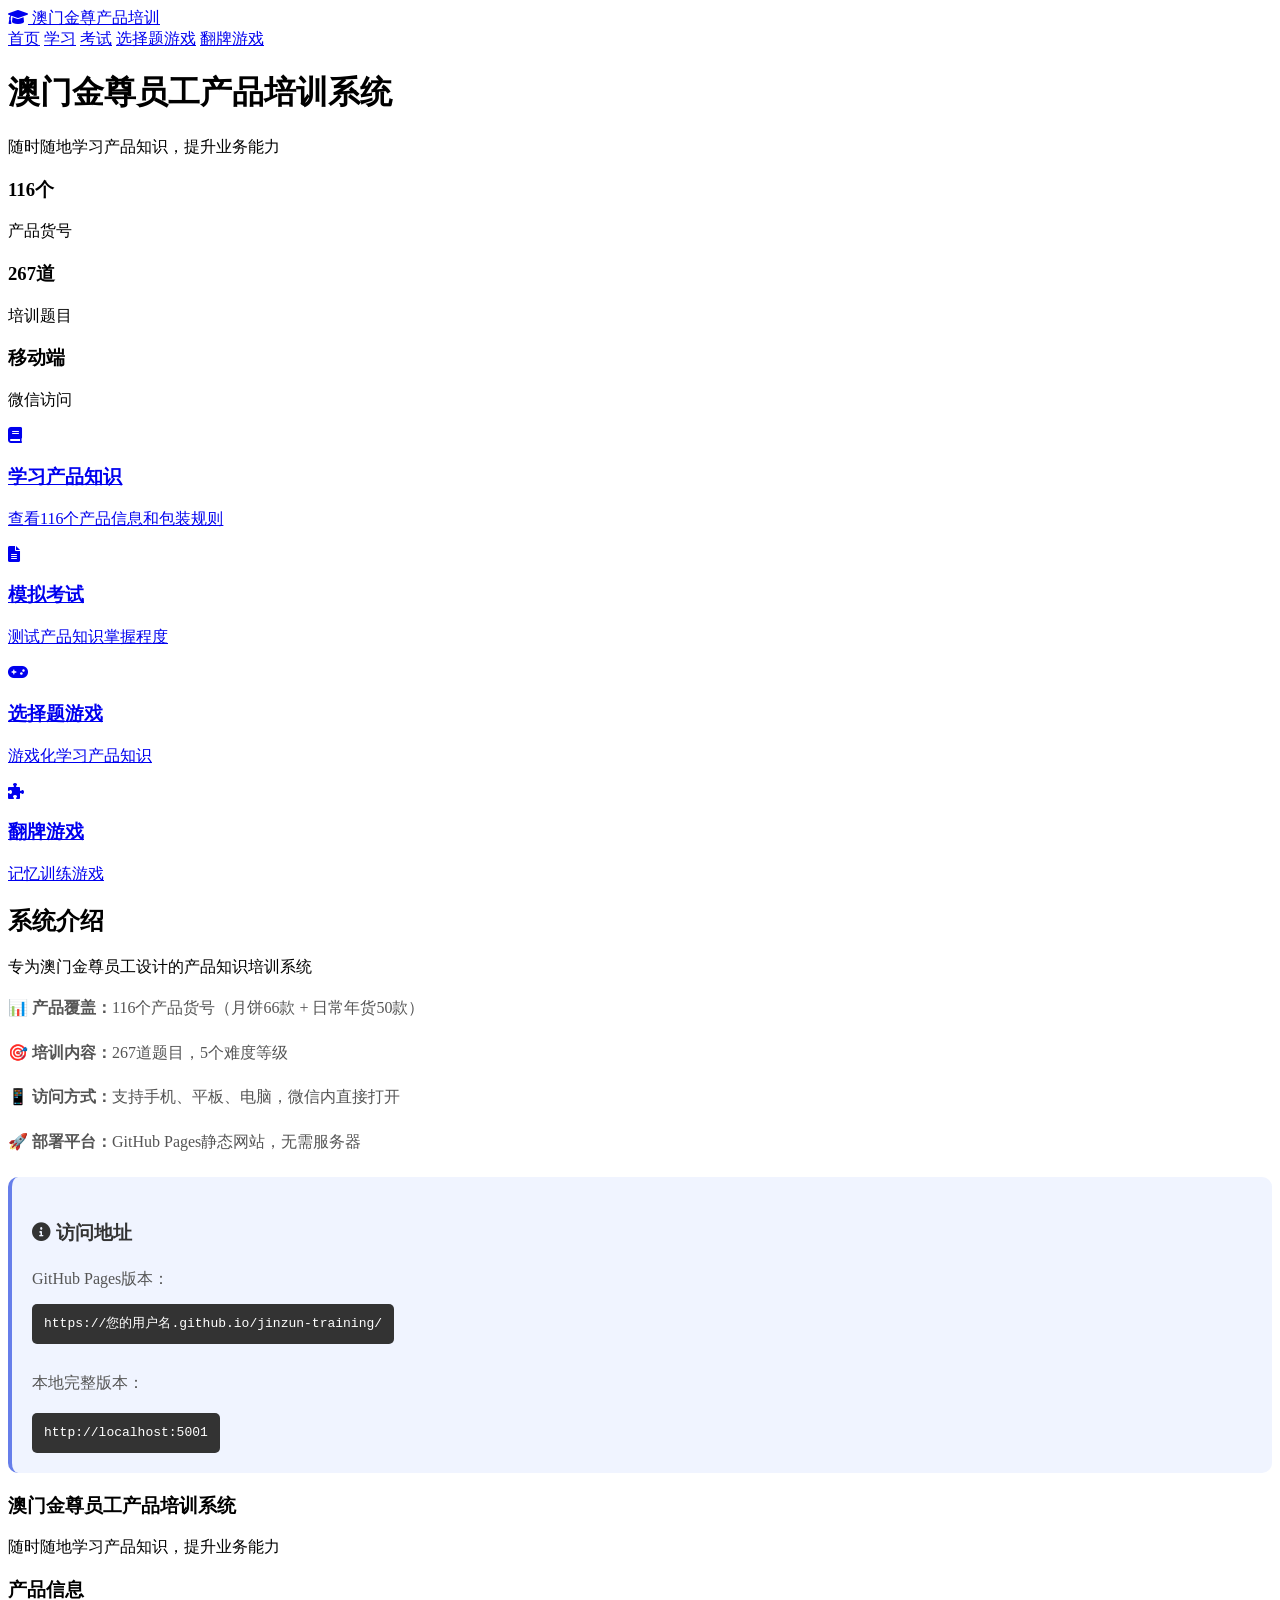
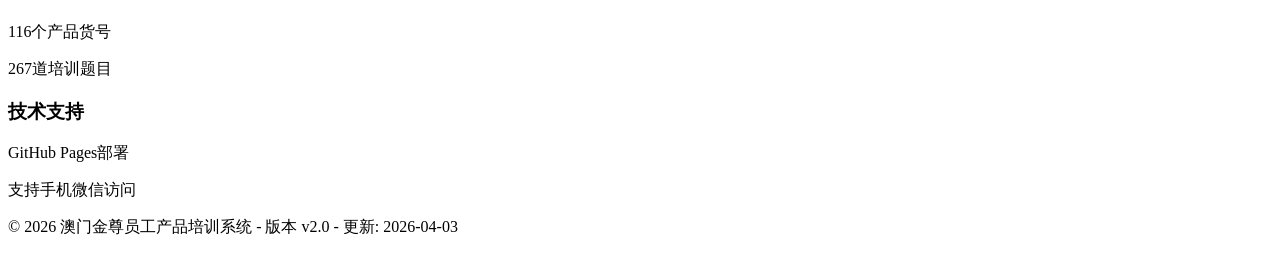
==== index.html @ c41e34c9 "Add files via upload" ====
<!DOCTYPE html>
<html lang="zh-CN">
<head>
    <meta charset="UTF-8">
    <meta name="viewport" content="width=device-width, initial-scale=1.0">
    <title>澳门金尊员工产品培训系统</title>
    <link rel="stylesheet" href="static/css/style.css">
    <link rel="stylesheet" href="https://cdnjs.cloudflare.com/ajax/libs/font-awesome/6.0.0/css/all.min.css">
    <link href="https://fonts.googleapis.com/css2?family=Noto+Sans+SC:wght@300;400;500;700&display=swap" rel="stylesheet">
</head>
<body>
    <nav class="navbar">
        <div class="navbar-container">
            <a href="index.html" class="navbar-brand">
                <i class="fas fa-graduation-cap"></i>
                澳门金尊产品培训
            </a>
            <div class="navbar-menu">
                <a href="index.html" class="navbar-item active">首页</a>
                <a href="learn.html" class="navbar-item">学习</a>
                <a href="exam.html" class="navbar-item">考试</a>
                <a href="quiz.html" class="navbar-item">选择题游戏</a>
                <a href="game.html" class="navbar-item">翻牌游戏</a>
            </div>
        </div>
    </nav>
    
    <div class="hero">
        <div class="hero-content">
            <h1 class="hero-title">澳门金尊员工产品培训系统</h1>
            <p class="hero-subtitle">随时随地学习产品知识，提升业务能力</p>
            
            <div class="hero-stats">
                <div class="stat-card">
                    <h3>116个</h3>
                    <p>产品货号</p>
                </div>
                <div class="stat-card">
                    <h3>267道</h3>
                    <p>培训题目</p>
                </div>
                <div class="stat-card">
                    <h3>移动端</h3>
                    <p>微信访问</p>
                </div>
            </div>
        </div>
    </div>

    <div class="container">
        <div class="quick-start-grid">
            <a href="learn.html" class="quick-start-card">
                <div class="quick-start-icon">
                    <i class="fas fa-book"></i>
                </div>
                <h3>学习产品知识</h3>
                <p>查看116个产品信息和包装规则</p>
            </a>
            
            <a href="exam.html" class="quick-start-card">
                <div class="quick-start-icon">
                    <i class="fas fa-file-alt"></i>
                </div>
                <h3>模拟考试</h3>
                <p>测试产品知识掌握程度</p>
            </a>
            
            <a href="quiz.html" class="quick-start-card">
                <div class="quick-start-icon">
                    <i class="fas fa-gamepad"></i>
                </div>
                <h3>选择题游戏</h3>
                <p>游戏化学习产品知识</p>
            </a>
            
            <a href="game.html" class="quick-start-card">
                <div class="quick-start-icon">
                    <i class="fas fa-puzzle-piece"></i>
                </div>
                <h3>翻牌游戏</h3>
                <p>记忆训练游戏</p>
            </a>
        </div>
        
        <div class="content-container">
            <h2 class="content-title">系统介绍</h2>
            <p class="content-subtitle">专为澳门金尊员工设计的产品知识培训系统</p>
            
            <div style="line-height: 1.8; color: #555;">
                <p><strong>📊 产品覆盖：</strong>116个产品货号（月饼66款 + 日常年货50款）</p>
                <p><strong>🎯 培训内容：</strong>267道题目，5个难度等级</p>
                <p><strong>📱 访问方式：</strong>支持手机、平板、电脑，微信内直接打开</p>
                <p><strong>🚀 部署平台：</strong>GitHub Pages静态网站，无需服务器</p>
                
                <div style="background: #f0f4ff; padding: 20px; border-radius: 10px; margin: 20px 0; border-left: 4px solid #667eea;">
                    <h3 style="color: #333; margin-bottom: 10px;"><i class="fas fa-info-circle"></i> 访问地址</h3>
                    <p style="margin-bottom: 10px;">GitHub Pages版本：</p>
                    <code style="background: #333; color: white; padding: 8px 12px; border-radius: 5px; font-family: monospace; display: inline-block; margin-bottom: 10px;">
                        https://您的用户名.github.io/jinzun-training/
                    </code>
                    <p style="margin-top: 15px;">本地完整版本：</p>
                    <code style="background: #333; color: white; padding: 8px 12px; border-radius: 5px; font-family: monospace; display: inline-block;">
                        http://localhost:5001
                    </code>
                </div>
            </div>
        </div>
    </div>
    
    <footer class="footer">
        <div class="footer-container">
            <div>
                <h3>澳门金尊员工产品培训系统</h3>
                <p>随时随地学习产品知识，提升业务能力</p>
            </div>
            <div>
                <h3>产品信息</h3>
                <p>116个产品货号</p>
                <p>267道培训题目</p>
            </div>
            <div>
                <h3>技术支持</h3>
                <p>GitHub Pages部署</p>
                <p>支持手机微信访问</p>
            </div>
        </div>
        <div class="footer-bottom">
            <p>© 2026 澳门金尊员工产品培训系统 - 版本 v2.0 - 更新: 2026-04-03</p>
        </div>
    </footer>
    
    <script src="static/js/main.js"></script>
</body>
</html>
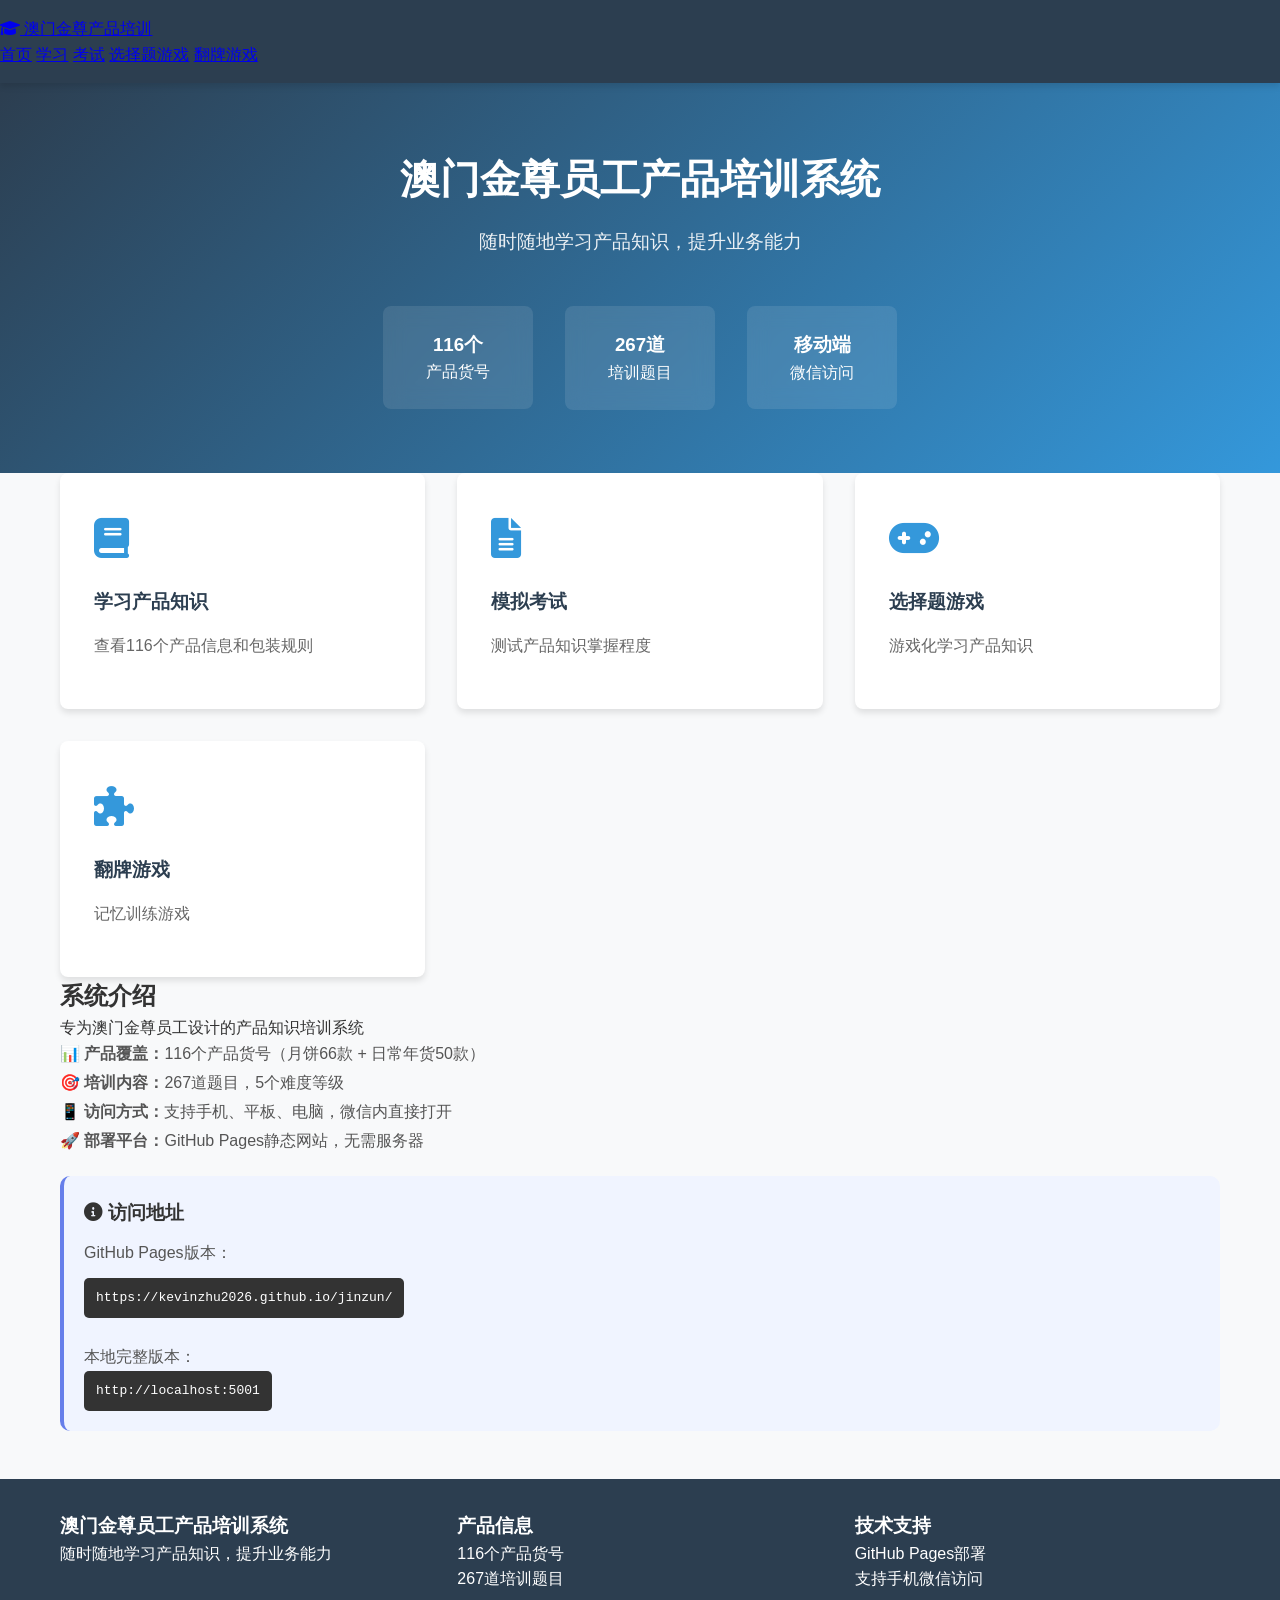
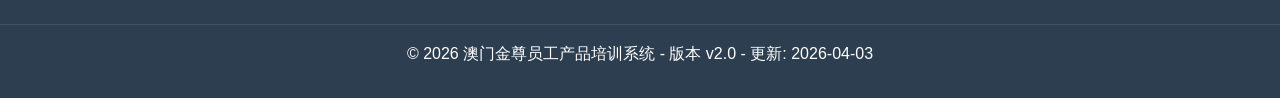
==== commit 49655ae6: "Update index.html" ====
--- a/index.html
+++ b/index.html
@@ -4,7 +4,8 @@
     <meta charset="UTF-8">
     <meta name="viewport" content="width=device-width, initial-scale=1.0">
     <title>澳门金尊员工产品培训系统</title>
-    <link rel="stylesheet" href="static/css/style.css">
+    <!-- 第7行已修改：去掉static/css/，匹配根目录的style.css -->
+    <link rel="stylesheet" href="style.css">
     <link rel="stylesheet" href="https://cdnjs.cloudflare.com/ajax/libs/font-awesome/6.0.0/css/all.min.css">
     <link href="https://fonts.googleapis.com/css2?family=Noto+Sans+SC:wght@300;400;500;700&display=swap" rel="stylesheet">
 </head>
@@ -96,7 +97,7 @@
                     <h3 style="color: #333; margin-bottom: 10px;"><i class="fas fa-info-circle"></i> 访问地址</h3>
                     <p style="margin-bottom: 10px;">GitHub Pages版本：</p>
                     <code style="background: #333; color: white; padding: 8px 12px; border-radius: 5px; font-family: monospace; display: inline-block; margin-bottom: 10px;">
-                        https://您的用户名.github.io/jinzun-training/
+                        https://kevinzhu2026.github.io/jinzun/
                     </code>
                     <p style="margin-top: 15px;">本地完整版本：</p>
                     <code style="background: #333; color: white; padding: 8px 12px; border-radius: 5px; font-family: monospace; display: inline-block;">
@@ -129,6 +130,7 @@
         </div>
     </footer>
     
-    <script src="static/js/main.js"></script>
+    <!-- JS引用已修改：去掉static/js/，匹配根目录的main.js -->
+    <script src="main.js"></script>
 </body>
-</html>+</html>
--- a/style.css
+++ b/style.css
@@ -0,0 +1,602 @@
+/* 澳门金尊员工产品培训系统 - 样式文件 */
+
+/* 基础样式 */
+:root {
+    --primary-color: #2c3e50;
+    --secondary-color: #3498db;
+    --success-color: #27ae60;
+    --warning-color: #f39c12;
+    --danger-color: #e74c3c;
+    --light-color: #ecf0f1;
+    --dark-color: #2c3e50;
+    --border-radius: 8px;
+    --box-shadow: 0 4px 6px rgba(0, 0, 0, 0.1);
+    --transition: all 0.3s ease;
+}
+
+* {
+    margin: 0;
+    padding: 0;
+    box-sizing: border-box;
+}
+
+body {
+    font-family: 'Noto Sans SC', sans-serif;
+    line-height: 1.6;
+    color: #333;
+    background-color: #f8f9fa;
+}
+
+.container {
+    max-width: 1200px;
+    margin: 0 auto;
+    padding: 0 20px;
+}
+
+/* 导航栏 */
+.navbar {
+    background-color: var(--primary-color);
+    color: white;
+    padding: 1rem 0;
+    position: sticky;
+    top: 0;
+    z-index: 1000;
+    box-shadow: var(--box-shadow);
+}
+
+.nav-container {
+    max-width: 1200px;
+    margin: 0 auto;
+    padding: 0 20px;
+    display: flex;
+    justify-content: space-between;
+    align-items: center;
+}
+
+.nav-brand {
+    display: flex;
+    align-items: center;
+    color: white;
+    text-decoration: none;
+    font-size: 1.5rem;
+    font-weight: 700;
+}
+
+.nav-brand i {
+    margin-right: 10px;
+    font-size: 1.8rem;
+}
+
+.nav-toggle {
+    display: none;
+    background: none;
+    border: none;
+    color: white;
+    font-size: 1.5rem;
+    cursor: pointer;
+}
+
+.nav-menu {
+    display: flex;
+    gap: 2rem;
+}
+
+.nav-link {
+    color: white;
+    text-decoration: none;
+    display: flex;
+    align-items: center;
+    gap: 8px;
+    padding: 8px 16px;
+    border-radius: var(--border-radius);
+    transition: var(--transition);
+}
+
+.nav-link:hover {
+    background-color: rgba(255, 255, 255, 0.1);
+}
+
+.nav-link.active {
+    background-color: var(--secondary-color);
+}
+
+/* 主要内容 */
+.main-content {
+    min-height: calc(100vh - 140px);
+}
+
+/* 页脚 */
+.footer {
+    background-color: var(--primary-color);
+    color: white;
+    padding: 2rem 0;
+    margin-top: 3rem;
+}
+
+.footer-container {
+    max-width: 1200px;
+    margin: 0 auto;
+    padding: 0 20px;
+    display: grid;
+    grid-template-columns: repeat(auto-fit, minmax(250px, 1fr));
+    gap: 2rem;
+}
+
+.footer-section h4 {
+    margin-bottom: 1rem;
+    display: flex;
+    align-items: center;
+    gap: 10px;
+}
+
+.footer-section p {
+    margin-bottom: 0.5rem;
+    opacity: 0.9;
+}
+
+.footer-bottom {
+    text-align: center;
+    margin-top: 2rem;
+    padding-top: 1rem;
+    border-top: 1px solid rgba(255, 255, 255, 0.1);
+}
+
+/* 首页样式 */
+.hero {
+    background: linear-gradient(135deg, var(--primary-color), var(--secondary-color));
+    color: white;
+    padding: 4rem 0;
+    text-align: center;
+}
+
+.hero-content {
+    max-width: 800px;
+    margin: 0 auto;
+    padding: 0 20px;
+}
+
+.hero-title {
+    font-size: 2.5rem;
+    margin-bottom: 1rem;
+    display: flex;
+    align-items: center;
+    justify-content: center;
+    gap: 15px;
+}
+
+.hero-subtitle {
+    font-size: 1.2rem;
+    opacity: 0.9;
+    margin-bottom: 2rem;
+}
+
+.hero-stats {
+    display: flex;
+    justify-content: center;
+    gap: 2rem;
+    margin-top: 3rem;
+    flex-wrap: wrap;
+}
+
+.stat-card {
+    background: rgba(255, 255, 255, 0.1);
+    padding: 1.5rem;
+    border-radius: var(--border-radius);
+    min-width: 150px;
+    text-align: center;
+    backdrop-filter: blur(10px);
+}
+
+.stat-icon {
+    font-size: 2rem;
+    margin-bottom: 1rem;
+}
+
+.stat-content h3 {
+    font-size: 1.8rem;
+    margin-bottom: 0.5rem;
+}
+
+/* 区域样式 */
+.section {
+    margin: 3rem 0;
+}
+
+.section-title {
+    font-size: 1.8rem;
+    margin-bottom: 2rem;
+    display: flex;
+    align-items: center;
+    gap: 10px;
+    color: var(--primary-color);
+}
+
+/* 快速开始网格 */
+.quick-start-grid {
+    display: grid;
+    grid-template-columns: repeat(auto-fit, minmax(300px, 1fr));
+    gap: 2rem;
+}
+
+.quick-start-card {
+    background: white;
+    padding: 2rem;
+    border-radius: var(--border-radius);
+    text-decoration: none;
+    color: inherit;
+    transition: var(--transition);
+    box-shadow: var(--box-shadow);
+    border: 2px solid transparent;
+}
+
+.quick-start-card:hover {
+    transform: translateY(-5px);
+    border-color: var(--secondary-color);
+}
+
+.quick-start-icon {
+    font-size: 2.5rem;
+    color: var(--secondary-color);
+    margin-bottom: 1rem;
+}
+
+.quick-start-card h3 {
+    margin-bottom: 1rem;
+    color: var(--primary-color);
+}
+
+.quick-start-card p {
+    color: #666;
+    margin-bottom: 1rem;
+}
+
+.quick-start-badge {
+    display: inline-block;
+    background-color: var(--secondary-color);
+    color: white;
+    padding: 4px 12px;
+    border-radius: 20px;
+    font-size: 0.9rem;
+}
+
+/* 等级网格 */
+.level-grid {
+    display: grid;
+    grid-template-columns: repeat(auto-fit, minmax(200px, 1fr));
+    gap: 1.5rem;
+}
+
+.level-card {
+    background: white;
+    border-radius: var(--border-radius);
+    overflow: hidden;
+    box-shadow: var(--box-shadow);
+    transition: var(--transition);
+}
+
+.level-card:hover {
+    transform: translateY(-3px);
+    box-shadow: 0 6px 12px rgba(0, 0, 0, 0.15);
+}
+
+.level-header {
+    padding: 1.5rem;
+    text-align: center;
+    color: white;
+}
+
+.level-1 .level-header { background-color: #27ae60; }
+.level-2 .level-header { background-color: #3498db; }
+.level-3 .level-header { background-color: #f39c12; }
+.level-4 .level-header { background-color: #e74c3c; }
+.level-5 .level-header { background-color: #8e44ad; }
+
+.level-badge {
+    display: inline-block;
+    background: rgba(255, 255, 255, 0.2);
+    padding: 4px 12px;
+    border-radius: 20px;
+    font-size: 0.9rem;
+    margin-bottom: 0.5rem;
+}
+
+.level-header h3 {
+    font-size: 1.3rem;
+    margin-bottom: 0.5rem;
+}
+
+.level-difficulty {
+    font-size: 0.9rem;
+    opacity: 0.9;
+}
+
+.level-content {
+    padding: 1.5rem;
+}
+
+.level-content p {
+    margin-bottom: 0.5rem;
+    display: flex;
+    align-items: center;
+    gap: 8px;
+}
+
+.level-content i {
+    color: var(--success-color);
+}
+
+.level-footer {
+    padding: 1rem 1.5rem;
+    background-color: var(--light-color);
+    text-align: center;
+}
+
+.level-target {
+    font-size: 0.9rem;
+    color: var(--primary-color);
+    font-weight: 500;
+}
+
+/* 搜索框 */
+.search-box {
+    display: flex;
+    gap: 10px;
+    margin-bottom: 2rem;
+}
+
+.search-box input {
+    flex: 1;
+    padding: 12px 20px;
+    border: 2px solid #ddd;
+    border-radius: var(--border-radius);
+    font-size: 1rem;
+    transition: var(--transition);
+}
+
+.search-box input:focus {
+    outline: none;
+    border-color: var(--secondary-color);
+}
+
+.search-box button {
+    padding: 12px 24px;
+    background-color: var(--secondary-color);
+    color: white;
+    border: none;
+    border-radius: var(--border-radius);
+    cursor: pointer;
+    font-size: 1rem;
+    display: flex;
+    align-items: center;
+    gap: 8px;
+    transition: var(--transition);
+}
+
+.search-box button:hover {
+    background-color: #2980b9;
+}
+
+/* 搜索结果 */
+.search-results {
+    margin-top: 1rem;
+}
+
+.search-results-list {
+    display: grid;
+    gap: 1rem;
+}
+
+.search-result-item {
+    background: white;
+    padding: 1.5rem;
+    border-radius: var(--border-radius);
+    box-shadow: var(--box-shadow);
+}
+
+.result-header {
+    display: flex;
+    justify-content: space-between;
+    align-items: center;
+    margin-bottom: 1rem;
+}
+
+.result-category {
+    background-color: var(--light-color);
+    padding: 4px 12px;
+    border-radius: 20px;
+    font-size: 0.9rem;
+    color: var(--primary-color);
+}
+
+.result-code {
+    background-color: var(--secondary-color);
+    color: white;
+    padding: 4px 12px;
+    border-radius: 20px;
+    font-weight: bold;
+}
+
+.result-name {
+    color: var(--primary-color);
+    margin-bottom: 1rem;
+}
+
+.result-details p {
+    margin-bottom: 0.5rem;
+    color: #666;
+}
+
+/* 快速参考 */
+.quick-reference {
+    margin-top: 3rem;
+}
+
+.reference-grid {
+    display: grid;
+    grid-template-columns: repeat(auto-fill, minmax(150px, 1fr));
+    gap: 1rem;
+    margin-top: 1rem;
+}
+
+.reference-item {
+    background: white;
+    padding: 1rem;
+    border-radius: var(--border-radius);
+    display: flex;
+    flex-direction: column;
+    align-items: center;
+    cursor: pointer;
+    transition: var(--transition);
+    box-shadow: var(--box-shadow);
+}
+
+.reference-item:hover {
+    transform: translateY(-3px);
+    box-shadow: 0 6px 12px rgba(0, 0, 0, 0.15);
+}
+
+.ref-code {
+    font-size: 1.5rem;
+    font-weight: bold;
+    color: var(--secondary-color);
+    margin-bottom: 0.5rem;
+}
+
+.ref-name {
+    font-size: 0.9rem;
+    color: var(--primary-color);
+    text-align: center;
+}
+
+/* 提示卡片 */
+.tips-grid {
+    display: grid;
+    grid-template-columns: repeat(auto-fit, minmax(250px, 1fr));
+    gap: 2rem;
+}
+
+.tip-card {
+    background: white;
+    padding: 2rem;
+    border-radius: var(--border-radius);
+    box-shadow: var(--box-shadow);
+    text-align: center;
+}
+
+.tip-icon {
+    font-size: 2.5rem;
+    color: var(--secondary-color);
+    margin-bottom: 1rem;
+}
+
+.tip-card h4 {
+    color: var(--primary-color);
+    margin-bottom: 1rem;
+}
+
+.tip-card ul {
+    list-style: none;
+    text-align: left;
+}
+
+.tip-card li {
+    margin-bottom: 0.5rem;
+    padding-left: 1.5rem;
+    position: relative;
+}
+
+.tip-card li:before {
+    content: "✓";
+    position: absolute;
+    left: 0;
+    color: var(--success-color);
+}
+
+/* 警告框 */
+.alert {
+    padding: 1rem;
+    border-radius: var(--border-radius);
+    margin-bottom: 1rem;
+}
+
+.alert-info {
+    background-color: #d1ecf1;
+    color: #0c5460;
+    border: 1px solid #bee5eb;
+}
+
+.alert-warning {
+    background-color: #fff3cd;
+    color: #856404;
+    border: 1px solid #ffeaa7;
+}
+
+.alert-danger {
+    background-color: #f8d7da;
+    color: #721c24;
+    border: 1px solid #f5c6cb;
+}
+
+/* 响应式设计 */
+@media (max-width: 768px) {
+    .nav-toggle {
+        display: block;
+    }
+    
+    .nav-menu {
+        display: none;
+        flex-direction: column;
+        position: absolute;
+        top: 100%;
+        left: 0;
+        right: 0;
+        background-color: var(--primary-color);
+        padding: 1rem;
+    }
+    
+    .nav-menu.show {
+        display: flex;
+    }
+    
+    .hero-title {
+        font-size: 2rem;
+    }
+    
+    .hero-stats {
+        flex-direction: column;
+        align-items: center;
+    }
+    
+    .stat-card {
+        width: 100%;
+        max-width: 300px;
+    }
+    
+    .quick-start-grid,
+    .level-grid,
+    .tips-grid {
+        grid-template-columns: 1fr;
+    }
+    
+    .search-box {
+        flex-direction: column;
+    }
+    
+    .reference-grid {
+        grid-template-columns: repeat(2, 1fr);
+    }
+}
+
+@media (max-width: 480px) {
+    .hero-title {
+        font-size: 1.8rem;
+    }
+    
+    .section-title {
+        font-size: 1.5rem;
+    }
+    
+    .reference-grid {
+        grid-template-columns: 1fr;
+    }
+}
